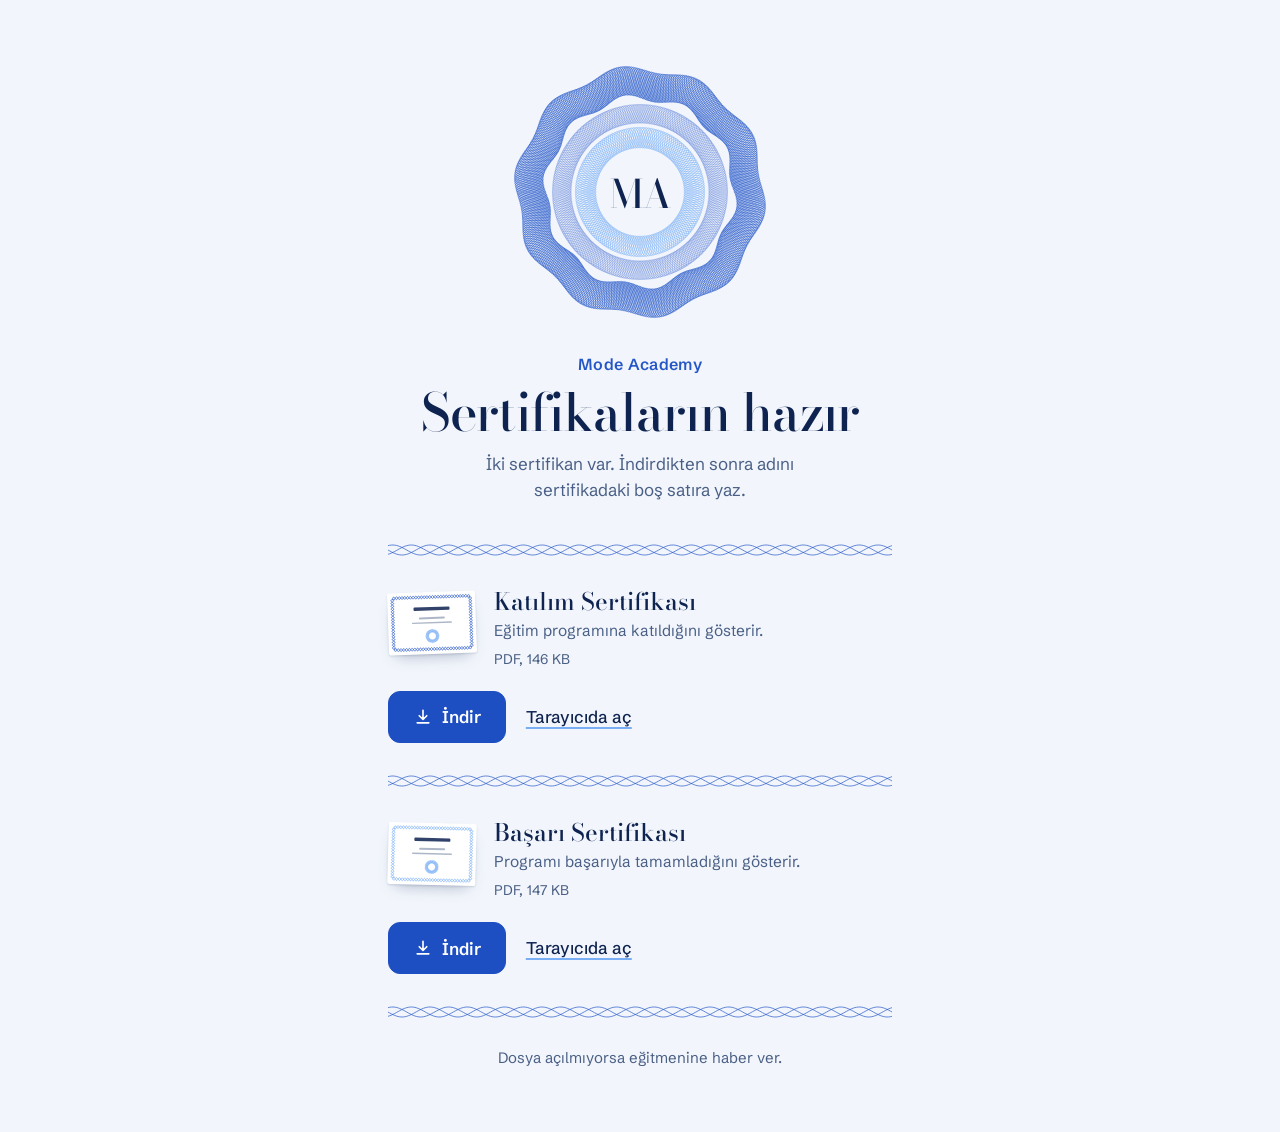
==== index.html @ 666eb7b2 "Mode Academy sertifika sitesini ekle Öğrenci sayfası (iki sertifika indirme), QR kodu ve afiş sayfas" ====
<!doctype html>
<html lang="tr">
<head>
  <meta charset="utf-8">
  <meta name="viewport" content="width=device-width, initial-scale=1">
  <title>Mode Academy Sertifikalar</title>
  <meta name="description" content="Katılım ve başarı sertifikalarını indir.">
  <meta name="theme-color" content="#f2f6fc" media="(prefers-color-scheme: light)">
  <meta name="theme-color" content="#0a1530" media="(prefers-color-scheme: dark)">
  <link rel="preconnect" href="https://fonts.googleapis.com">
  <link rel="preconnect" href="https://fonts.gstatic.com" crossorigin>
  <link rel="stylesheet" href="https://fonts.googleapis.com/css2?family=Bodoni+Moda:opsz,wght@6..96,400..600&family=Schibsted+Grotesk:wght@400;500;600&display=swap">
  <link rel="stylesheet" href="assets/style.css">
</head>
<body>
  <main class="page">
    <header class="hero">
      <svg class="rosette" data-guilloche="rosette" aria-hidden="true"></svg>
      <!-- Kurum adı -->
      <p class="org">Mode Academy</p>
      <h1>Sertifikaların hazır</h1>
      <p class="lead">İki sertifikan var. İndirdikten sonra adını sertifikadaki boş satıra yaz.</p>
    </header>

    <!-- Sertifika dosyaları "sertifikalar" klasöründe. Aynı adla yeni PDF koyarsan site onu indirir. -->
    <section class="certs" aria-label="Sertifikalar">
      <svg class="wave" data-guilloche="wave" aria-hidden="true"></svg>

      <article class="cert">
        <svg class="cert-thumb" data-guilloche="thumb" data-tone="line" aria-hidden="true"></svg>
        <div>
          <h2>Katılım Sertifikası</h2>
          <p>Eğitim programına katıldığını gösterir.</p>
          <p class="cert-file" data-file-info>PDF dosyası</p>
        </div>
        <div class="cert-actions">
          <a class="btn" href="sertifikalar/katilim-sertifikasi.pdf" download="Katilim-Sertifikasi.pdf" data-download data-name="Katılım Sertifikası">
            <svg class="i-down" viewBox="0 0 24 24" fill="none" stroke="currentColor" stroke-width="2" stroke-linecap="round" stroke-linejoin="round" aria-hidden="true"><path d="M12 4v11m0 0-4.5-4.5M12 15l4.5-4.5M5 19h14"/></svg>
            <svg class="i-check" viewBox="0 0 24 24" fill="none" stroke="currentColor" stroke-width="2" stroke-linecap="round" stroke-linejoin="round" aria-hidden="true"><path d="m5 12.5 4.5 4.5L19 7.5"/></svg>
            <span>İndir</span>
          </a>
          <a class="link" href="sertifikalar/katilim-sertifikasi.pdf" target="_blank" rel="noopener">Tarayıcıda aç</a>
        </div>
      </article>

      <svg class="wave" data-guilloche="wave" aria-hidden="true"></svg>

      <article class="cert">
        <svg class="cert-thumb" data-guilloche="thumb" data-tone="accent" aria-hidden="true"></svg>
        <div>
          <h2>Başarı Sertifikası</h2>
          <p>Programı başarıyla tamamladığını gösterir.</p>
          <p class="cert-file" data-file-info>PDF dosyası</p>
        </div>
        <div class="cert-actions">
          <a class="btn" href="sertifikalar/basari-sertifikasi.pdf" download="Basari-Sertifikasi.pdf" data-download data-name="Başarı Sertifikası">
            <svg class="i-down" viewBox="0 0 24 24" fill="none" stroke="currentColor" stroke-width="2" stroke-linecap="round" stroke-linejoin="round" aria-hidden="true"><path d="M12 4v11m0 0-4.5-4.5M12 15l4.5-4.5M5 19h14"/></svg>
            <svg class="i-check" viewBox="0 0 24 24" fill="none" stroke="currentColor" stroke-width="2" stroke-linecap="round" stroke-linejoin="round" aria-hidden="true"><path d="m5 12.5 4.5 4.5L19 7.5"/></svg>
            <span>İndir</span>
          </a>
          <a class="link" href="sertifikalar/basari-sertifikasi.pdf" target="_blank" rel="noopener">Tarayıcıda aç</a>
        </div>
      </article>

      <svg class="wave" data-guilloche="wave" aria-hidden="true"></svg>
    </section>

    <footer class="foot">
      <p>Dosya açılmıyorsa eğitmenine haber ver.</p>
    </footer>

    <p class="visually-hidden" id="durum" aria-live="polite"></p>
  </main>

  <script src="assets/guilloche.js"></script>
  <script src="assets/app.js"></script>
</body>
</html>
---- assets/style.css ----
/* Mode Academy renkleri ve yazı tipleri. Renkler buradan değiştirilebilir. */
:root {
  --paper: #f2f6fc;
  --card: #ffffff;
  --ink: #0e2350;
  --ink-soft: #4a5f85;
  --line: #2556c8;
  --accent: #79aef5;
  --brand: #1e4fc2;
  --on-brand: #ffffff;
  --rule: #d3deef;
  --warn: #9a5b00;
  --shadow: 14 35 80;
  --display: "Bodoni Moda", "Palatino Linotype", Georgia, serif;
  --text: "Schibsted Grotesk", "Segoe UI", system-ui, sans-serif;
  color-scheme: light dark;
}

@media (prefers-color-scheme: dark) {
  :root {
    --paper: #0a1530;
    --card: #13234a;
    --ink: #e6edfa;
    --ink-soft: #9fb2d6;
    --line: #5b8ff0;
    --accent: #8cc0ff;
    --brand: #3b6bdb;
    --rule: #22355f;
    --warn: #e6ad55;
    --shadow: 0 0 0;
  }
}

* {
  box-sizing: border-box;
}

html {
  -webkit-text-size-adjust: 100%;
}

body {
  margin: 0;
  background: var(--paper);
  color: var(--ink);
  font: 400 1.0625rem/1.55 var(--text);
}

:focus-visible {
  outline: 3px solid var(--line);
  outline-offset: 3px;
}

.visually-hidden {
  position: absolute;
  width: 1px;
  height: 1px;
  overflow: hidden;
  clip-path: inset(50%);
  white-space: nowrap;
}

/* Gilyoş çizgileri */
[data-guilloche] path {
  fill: none;
  stroke-width: 0.7;
}

.g-line {
  stroke: var(--line);
}

.g-soft {
  opacity: 0.5;
}

.g-accent {
  stroke: var(--accent);
}

.g-thin {
  stroke-width: 1;
  vector-effect: non-scaling-stroke;
}

.g-fill-ink {
  fill: var(--ink);
  opacity: 0.85;
}

.g-fill-soft {
  fill: var(--ink-soft);
  opacity: 0.45;
}

.monogram {
  fill: var(--ink);
  font-family: var(--display);
  font-weight: 500;
  text-anchor: middle;
  dominant-baseline: central;
  letter-spacing: -0.02em;
}

/* Öğrenci sayfası */
.page {
  max-width: 34rem;
  margin: 0 auto;
  padding: 1.75rem 1.25rem 3rem;
}

.hero {
  text-align: center;
}

.rosette {
  display: block;
  width: min(70vw, 17rem);
  height: auto;
  aspect-ratio: 1;
  margin: 0 auto 1.5rem;
}

.rosette path {
  stroke-dasharray: 1 1;
  stroke-dashoffset: 1;
  animation: draw 2.2s cubic-bezier(0.45, 0, 0.2, 1) forwards;
  animation-delay: calc(var(--i) * 40ms);
}

.rosette .monogram {
  font-size: 46px;
  opacity: 0;
  animation: appear 0.8s ease-out 2s forwards;
}

@keyframes draw {
  to {
    stroke-dashoffset: 0;
  }
}

@keyframes appear {
  to {
    opacity: 1;
  }
}

.org {
  margin: 0 0 0.5rem;
  color: var(--line);
  font-size: 1rem;
  font-weight: 600;
  letter-spacing: 0.02em;
}

h1 {
  margin: 0 0 0.75rem;
  font-family: var(--display);
  font-size: clamp(2.375rem, 10.5vw, 3.25rem);
  font-weight: 500;
  font-optical-sizing: auto;
  line-height: 1.04;
  letter-spacing: -0.015em;
  text-wrap: balance;
}

.lead {
  max-width: 25rem;
  margin: 0 auto;
  color: var(--ink-soft);
  text-wrap: pretty;
}

.certs {
  margin-top: 2.25rem;
}

.wave {
  display: block;
  width: 100%;
  height: 1.25rem;
}

.cert {
  display: grid;
  grid-template-columns: 5.5rem 1fr;
  column-gap: 1.125rem;
  row-gap: 1.25rem;
  align-items: start;
  padding: 1.75rem 0;
}

.cert-thumb {
  display: block;
  width: 100%;
  height: auto;
  aspect-ratio: 88 / 62;
  margin-top: 0.25rem;
  border-radius: 2px;
  background: var(--card);
  box-shadow: 0 1px 2px rgb(var(--shadow) / 0.14), 0 8px 16px -8px rgb(var(--shadow) / 0.35);
  transform: rotate(-2deg);
}

.cert + .wave + .cert .cert-thumb {
  transform: rotate(1.5deg);
}

.cert h2 {
  margin: 0 0 0.25rem;
  font-family: var(--display);
  font-size: 1.5rem;
  font-weight: 500;
  line-height: 1.15;
}

.cert p {
  margin: 0;
  color: var(--ink-soft);
  font-size: 0.96875rem;
}

.cert .cert-file {
  margin-top: 0.375rem;
  font-size: 0.875rem;
}

.cert-actions {
  grid-column: 1 / -1;
  display: flex;
  align-items: center;
  gap: 1.25rem;
}

.btn {
  display: inline-flex;
  flex: 1 1 auto;
  align-items: center;
  justify-content: center;
  gap: 0.55rem;
  min-height: 3.25rem;
  padding: 0 1.5rem;
  border: 1.5px solid var(--brand);
  border-radius: 0.75rem;
  background: var(--brand);
  color: var(--on-brand);
  font: 600 1.0625rem/1 var(--text);
  text-decoration: none;
  cursor: pointer;
  transition: background-color 0.2s, color 0.2s, transform 0.1s;
}

.btn:active {
  transform: scale(0.98);
}

.btn svg {
  width: 1.25rem;
  height: 1.25rem;
  flex: none;
}

.btn .i-check,
.btn.is-done .i-down {
  display: none;
}

.btn.is-done .i-check {
  display: block;
}

.btn.is-done,
.btn-quiet {
  background: transparent;
  color: var(--ink);
}

.btn:disabled {
  opacity: 0.4;
  cursor: not-allowed;
}

.link {
  padding: 0.5rem 0;
  color: var(--ink);
  font-weight: 500;
  text-decoration: underline;
  text-decoration-color: var(--accent);
  text-decoration-thickness: 2px;
  text-underline-offset: 0.25em;
  white-space: nowrap;
}

.foot {
  margin-top: 1.5rem;
  color: var(--ink-soft);
  font-size: 0.9375rem;
  text-align: center;
}

@media (min-width: 40rem) {
  .page {
    padding-top: 3.5rem;
  }

  .cert-actions .btn {
    flex: 0 0 auto;
  }
}

/* QR sayfası */
.qr-page {
  display: grid;
  gap: 2.5rem;
  max-width: 66rem;
  margin: 0 auto;
  padding: 2rem 1.25rem 3rem;
}

.panel h1 {
  font-size: clamp(2.25rem, 8vw, 2.75rem);
}

.panel > p {
  margin: 0 0 1.75rem;
  color: var(--ink-soft);
}

.field label {
  display: block;
  margin-bottom: 0.5rem;
  font-weight: 600;
}

.field input {
  width: 100%;
  min-height: 3.25rem;
  padding: 0 1rem;
  border: 1.5px solid var(--rule);
  border-radius: 0.75rem;
  background: var(--card);
  color: var(--ink);
  font: 400 1rem/1 var(--text);
}

.field input:focus-visible {
  border-color: var(--line);
  outline-offset: 1px;
}

.hint {
  min-height: 3em;
  margin: 0.625rem 0 1.25rem;
  color: var(--ink-soft);
  font-size: 0.9375rem;
}

.hint[data-state="warn"] {
  color: var(--warn);
}

.panel-actions {
  display: flex;
  flex-wrap: wrap;
  gap: 0.75rem;
}

.panel .preview {
  display: inline-block;
  margin-top: 1.5rem;
}

/* Afiş her zaman kâğıt renginde kalır, çünkü yazdırılacak. */
.poster {
  --ink: #0e2350;
  --ink-soft: #4a5f85;
  --line: #2556c8;
  --accent: #79aef5;
  position: relative;
  display: flex;
  flex-direction: column;
  align-items: center;
  width: 100%;
  max-width: 30rem;
  aspect-ratio: 210 / 297;
  margin: 0 auto;
  padding: 15% 13% 0;
  background: #fff;
  color: var(--ink);
  text-align: center;
  box-shadow: 0 1px 2px rgb(14 35 80 / 0.12), 0 24px 48px -24px rgb(14 35 80 / 0.4);
  container-type: inline-size;
}

.poster-frame {
  position: absolute;
  inset: 0;
  width: 100%;
  height: 100%;
}

.poster-frame path {
  stroke-width: 0.25;
}

.poster-frame .monogram {
  font-size: 6.5px;
}

.poster > :not(svg) {
  position: relative;
}

.poster .org {
  margin-bottom: 1.5cqw;
  font-size: 3.8cqw;
}

.poster h2 {
  margin: 0 0 2.5cqw;
  font-family: var(--display);
  font-size: 12cqw;
  font-weight: 500;
  line-height: 1;
  letter-spacing: -0.015em;
}

.poster-lead {
  max-width: 62cqw;
  margin: 0 0 6cqw;
  color: var(--ink-soft);
  font-size: 3.9cqw;
  line-height: 1.45;
}

.qr {
  display: grid;
  place-items: center;
  width: 56cqw;
  aspect-ratio: 1;
}

.qr svg {
  display: block;
  width: 100%;
  height: 100%;
}

.qr-empty {
  display: grid;
  place-items: center;
  width: 100%;
  height: 100%;
  margin: 0;
  padding: 10%;
  border: 1.5px dashed #d3deef;
  border-radius: 2cqw;
  color: var(--ink-soft);
  font-size: 3.6cqw;
}

.poster-url {
  margin: 3cqw 0 0;
  color: var(--ink-soft);
  font-size: 3.2cqw;
  word-break: break-all;
}

@media (min-width: 54rem) {
  .qr-page {
    grid-template-columns: 22rem 1fr;
    align-items: start;
    padding-top: 3.5rem;
  }
}

@media print {
  @page {
    size: A4 portrait;
    margin: 0;
  }

  * {
    -webkit-print-color-adjust: exact;
    print-color-adjust: exact;
  }

  body {
    background: #fff;
  }

  .no-print {
    display: none !important;
  }

  .qr-page {
    display: block;
    max-width: none;
    padding: 0;
  }

  .poster {
    width: 210mm;
    max-width: none;
    height: 297mm;
    box-shadow: none;
  }
}

@media (prefers-reduced-motion: reduce) {
  .rosette path {
    animation: none;
    stroke-dashoffset: 0;
  }

  .rosette .monogram {
    animation: none;
    opacity: 1;
  }

  .btn {
    transition: none;
  }
}
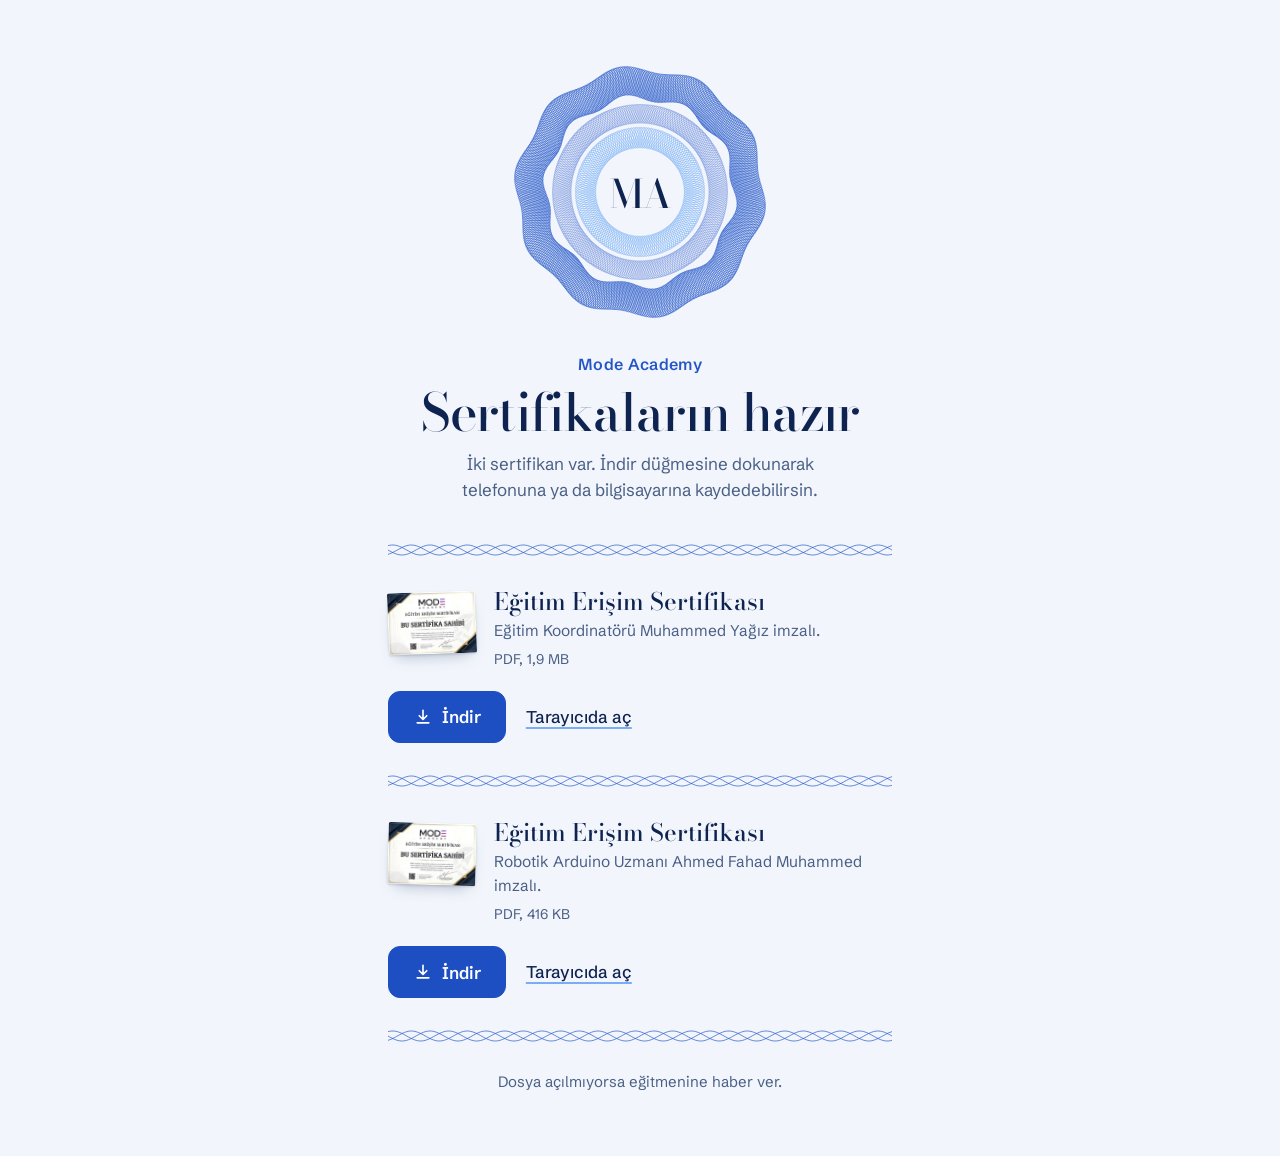
==== commit 9135b92e: "Gerçek Mode Academy sertifikalarını ekle Örnek PDF'ler yerine koordinatör ve eğitmen imzalı iki Eğit" ====
--- a/index.html
+++ b/index.html
@@ -19,7 +19,7 @@
       <!-- Kurum adı -->
       <p class="org">Mode Academy</p>
       <h1>Sertifikaların hazır</h1>
-      <p class="lead">İki sertifikan var. İndirdikten sonra adını sertifikadaki boş satıra yaz.</p>
+      <p class="lead">İki sertifikan var. İndir düğmesine dokunarak telefonuna ya da bilgisayarına kaydedebilirsin.</p>
     </header>
 
     <!-- Sertifika dosyaları "sertifikalar" klasöründe. Aynı adla yeni PDF koyarsan site onu indirir. -->
@@ -27,38 +27,38 @@
       <svg class="wave" data-guilloche="wave" aria-hidden="true"></svg>
 
       <article class="cert">
-        <svg class="cert-thumb" data-guilloche="thumb" data-tone="line" aria-hidden="true"></svg>
+        <img class="cert-thumb" src="assets/onizleme-koordinator.jpg" alt="" width="360" height="255">
         <div>
-          <h2>Katılım Sertifikası</h2>
-          <p>Eğitim programına katıldığını gösterir.</p>
+          <h2>Eğitim Erişim Sertifikası</h2>
+          <p>Eğitim Koordinatörü Muhammed Yağız imzalı.</p>
           <p class="cert-file" data-file-info>PDF dosyası</p>
         </div>
         <div class="cert-actions">
-          <a class="btn" href="sertifikalar/katilim-sertifikasi.pdf" download="Katilim-Sertifikasi.pdf" data-download data-name="Katılım Sertifikası">
+          <a class="btn" href="sertifikalar/mode-sertifika-koordinator.pdf" download="Mode-Academy-Sertifika-Koordinator.pdf" data-download data-name="Koordinatör imzalı sertifika">
             <svg class="i-down" viewBox="0 0 24 24" fill="none" stroke="currentColor" stroke-width="2" stroke-linecap="round" stroke-linejoin="round" aria-hidden="true"><path d="M12 4v11m0 0-4.5-4.5M12 15l4.5-4.5M5 19h14"/></svg>
             <svg class="i-check" viewBox="0 0 24 24" fill="none" stroke="currentColor" stroke-width="2" stroke-linecap="round" stroke-linejoin="round" aria-hidden="true"><path d="m5 12.5 4.5 4.5L19 7.5"/></svg>
             <span>İndir</span>
           </a>
-          <a class="link" href="sertifikalar/katilim-sertifikasi.pdf" target="_blank" rel="noopener">Tarayıcıda aç</a>
+          <a class="link" href="sertifikalar/mode-sertifika-koordinator.pdf" target="_blank" rel="noopener">Tarayıcıda aç</a>
         </div>
       </article>
 
       <svg class="wave" data-guilloche="wave" aria-hidden="true"></svg>
 
       <article class="cert">
-        <svg class="cert-thumb" data-guilloche="thumb" data-tone="accent" aria-hidden="true"></svg>
+        <img class="cert-thumb" src="assets/onizleme-egitmen.jpg" alt="" width="360" height="255">
         <div>
-          <h2>Başarı Sertifikası</h2>
-          <p>Programı başarıyla tamamladığını gösterir.</p>
+          <h2>Eğitim Erişim Sertifikası</h2>
+          <p>Robotik Arduino Uzmanı Ahmed Fahad Muhammed imzalı.</p>
           <p class="cert-file" data-file-info>PDF dosyası</p>
         </div>
         <div class="cert-actions">
-          <a class="btn" href="sertifikalar/basari-sertifikasi.pdf" download="Basari-Sertifikasi.pdf" data-download data-name="Başarı Sertifikası">
+          <a class="btn" href="sertifikalar/mode-sertifika-egitmen.pdf" download="Mode-Academy-Sertifika-Egitmen.pdf" data-download data-name="Eğitmen imzalı sertifika">
             <svg class="i-down" viewBox="0 0 24 24" fill="none" stroke="currentColor" stroke-width="2" stroke-linecap="round" stroke-linejoin="round" aria-hidden="true"><path d="M12 4v11m0 0-4.5-4.5M12 15l4.5-4.5M5 19h14"/></svg>
             <svg class="i-check" viewBox="0 0 24 24" fill="none" stroke="currentColor" stroke-width="2" stroke-linecap="round" stroke-linejoin="round" aria-hidden="true"><path d="m5 12.5 4.5 4.5L19 7.5"/></svg>
             <span>İndir</span>
           </a>
-          <a class="link" href="sertifikalar/basari-sertifikasi.pdf" target="_blank" rel="noopener">Tarayıcıda aç</a>
+          <a class="link" href="sertifikalar/mode-sertifika-egitmen.pdf" target="_blank" rel="noopener">Tarayıcıda aç</a>
         </div>
       </article>
 
--- a/assets/style.css
+++ b/assets/style.css
@@ -83,16 +83,6 @@
   vector-effect: non-scaling-stroke;
 }
 
-.g-fill-ink {
-  fill: var(--ink);
-  opacity: 0.85;
-}
-
-.g-fill-soft {
-  fill: var(--ink-soft);
-  opacity: 0.45;
-}
-
 .monogram {
   fill: var(--ink);
   font-family: var(--display);
@@ -196,6 +186,7 @@
   width: 100%;
   height: auto;
   aspect-ratio: 88 / 62;
+  object-fit: cover;
   margin-top: 0.25rem;
   border-radius: 2px;
   background: var(--card);
